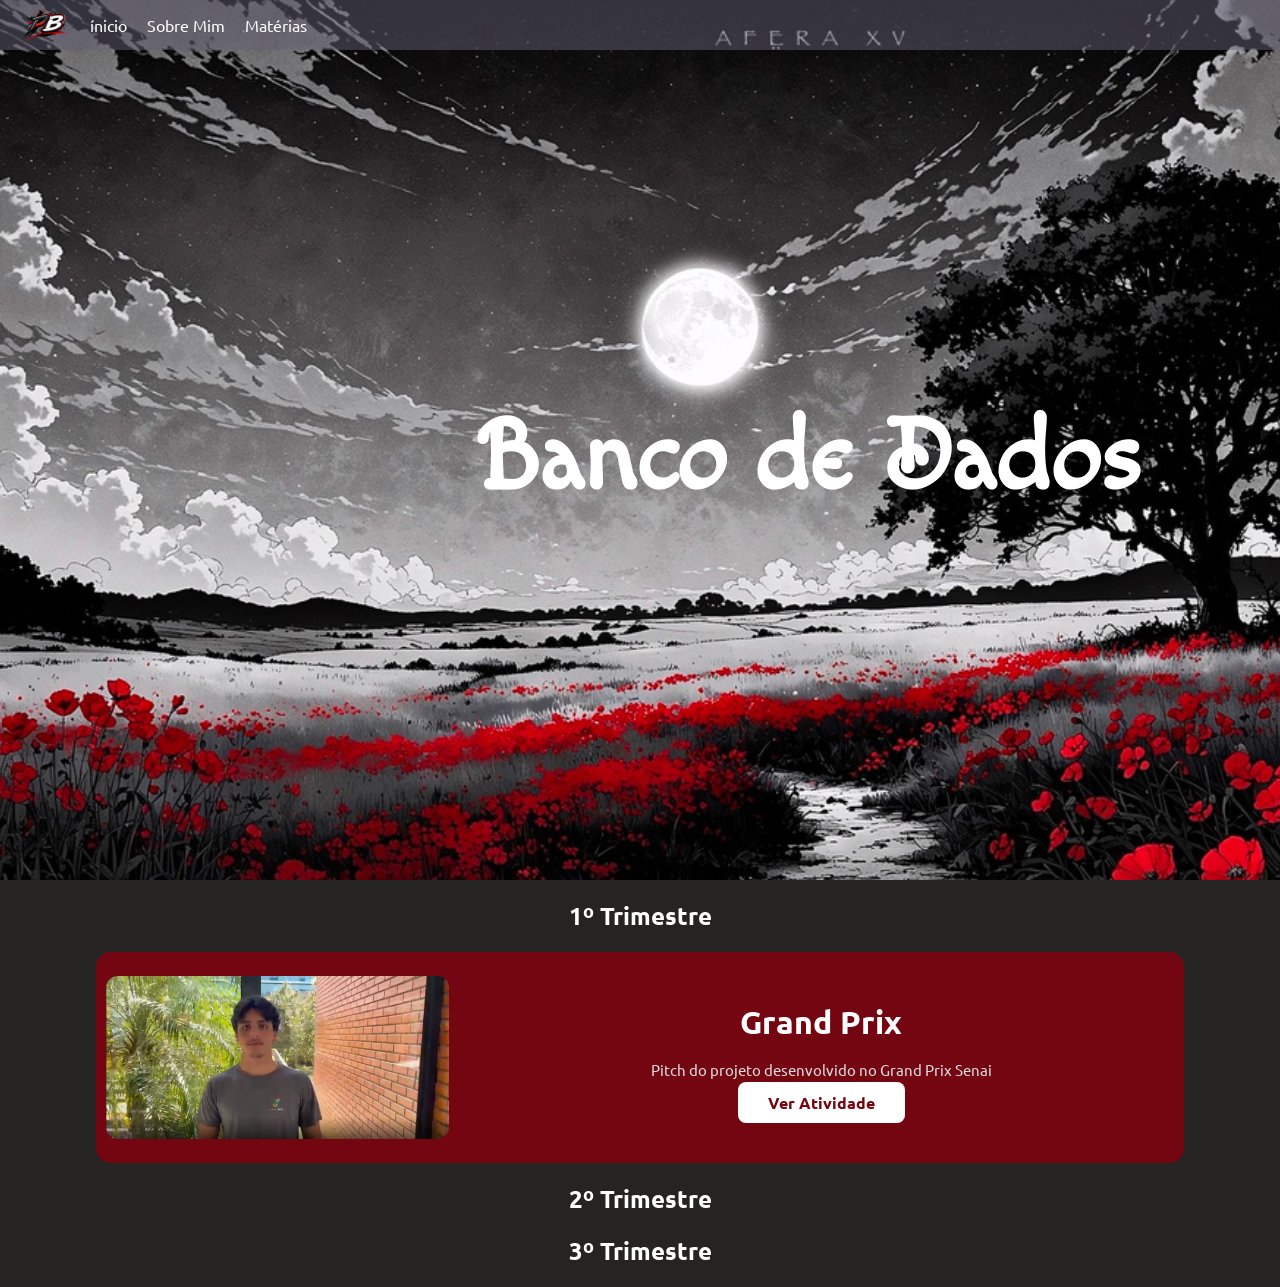
==== ads.html @ 58ef75fc "Add files via upload" ====
<!DOCTYPE html>
<html lang="pt-br">
<head>
    <meta charset="UTF-8">
    <meta name="viewport" content="width=device-width, initial-scale=1.0">
    <title>Portifólio</title>
    <link rel="stylesheet" href="index.css">
    <script src="main.js" defer></script>
    <link rel="preconnect" href="https://fonts.googleapis.com">
<link rel="preconnect" href="https://fonts.gstatic.com" crossorigin>
<link href="https://fonts.googleapis.com/css2?family=Ubuntu:ital,wght@0,300;0,400;0,500;0,700;1,300;1,400;1,500;1,700&display=swap" rel="stylesheet">
<link href="https://fonts.googleapis.com/css2?family=Macondo+Swash+Caps&display=swap" rel="stylesheet">
</head>
<body>
    <header>
        <div class="nav">
        <ul class="paginas">
            <img src="logo.png" alt="logo" id="logo">
            <li><a href="#inicio">ínicio</a></li>
            <li><a href="#sobreMim">Sobre Mim</a></li>
            <li><a href="#materias">Matérias</a></li>
        </ul>
        </div>
    </header>
    <section id="inicio">
    <div class="banner">
        <h1 class="titulo">Banco de Dados</h1>
    </div>
    </section>
    <section class="primeiroTri">
        <h1>1º Trimestre</h1>
        <div class="atividades">
            <div class="atividade">
                <div class="imgAtividade">
                    <img src="prix.png" alt="Atividade 1">
                </div>
                <div class="descricao">
                    <h2>Grand Prix</h2>
                    <p>Pitch do projeto desenvolvido no Grand Prix Senai</p>
                    <a href="https://drive.google.com/file/d/1UF6WXVJKSGz0zK9J20uIugecGH25-xBo/view?usp=sharing" target="_blank" class="btn-link">Ver Atividade</a>
                    </div>
            </div>
        </div>
    </section>
    <section class="segundoTri">
        <h1>2º Trimestre</h1>
    </section>
    <section class="terceiroTri">
        <h1>3º Trimestre</h1>
    </section>
</body>
</html>
---- index.css ----
*{
    font-family: "ubuntu", sans-serif;
}

html{
    scroll-behavior: smooth;
}
section{
    scroll-margin-top: 50px;
}

.paginas{
    display: flex;
    list-style: none;
    gap: 20px;
    color: white;
    margin: 0;
    align-items: center;
    padding-left: 20px;
}

.nav{
    background-color: rgba(101,96,117, 0.5);
    position: fixed;
    left: 0;
    top: 0;
    width: 1920px;
}
body{
    background-color: #262323;
    margin: 0;
    padding: 0;
}
.banner{
    background-image: url(fundo.jpg);
    background-position: center, center;
    background-size: cover, cover;
    height: 880px;
    width: 1620px;
}

a{
    text-decoration: none;
    color: white;
}

.titulo{
    color: white;
    font-size: 100px;
    text-align: center;
    padding-top: 400px;
    margin-top: 0;
    margin-bottom: 10px;
    font-family: 'Macondo Swash Caps', cursive;
}

.subtitulo{
    color: white;
    font-size: 50px;
    text-align: center;
    margin-top: 0;
    font-family: 'Macondo Swash Caps', cursive;
}

.flexSobreMim{
    display: flex;
    flex-direction: row;
}

.imgSobreMim img{
    width: 300px;
    height: 300px;
}

.imgSobreMim{
    display: flex;
    align-items: center;
    justify-content: right;
    width: 30%;
    height: 400px;
    padding-top: 30px;
}

.sobreMim{
    display: flex;
    flex-direction: column;
    align-items: center;
    justify-content: center;
    width: 70%;
    height: 400px;
    color: white;
    font-size: 11px;
    padding: 20px;
}

.sobreMim h1{
    font-size: 50px;
    margin-top: 0;
    margin-bottom: 20px;
    font-family: 'Macondo Swash Caps', cursive;
}

.sobreMim p{
    text-align: justify;
    font-size: 18px;
    line-height: 1.6;
    width: 70%;
}

.btn-atividades{
    background-color: #fe001d;
    color: white;
    border: none;
    padding: 10px 20px;
    font-size: 16px;
    cursor: pointer;
    margin-top: 20px;
    border-radius: 5px;
    width: 400px;
}

.cards{
    display: flex;
    flex-direction: row;
    justify-content: center;
    gap: 20px;
    padding: 20px;
}

.card{
    display: flex;
    flex-direction: column;
    align-items: center;
    background-color: #888486;
    padding: 20px;
    border-radius: 10px;
    width: fit-content;
    height: fit-content;
}

.card img{
    width: 400px;
    height: 400px;
    border-radius: 10px;
}

.nav img{
    width: 50px;
    height: 50px;
}

.primeiroTri, .segundoTri, .terceiroTri{
    align-items: center;
    justify-content: center;
    text-align: center;
    color: white;
}

.atividade p{
    font-weight: 400;
    font-size: 15px;
    line-height: 1.6;
    margin-top: auto;
    margin-bottom: auto;
    color: #ddd;
    width: 100%;
    text-align: center;
}

.imgAtividade img{
    max-width: 100%;
    max-height: 400px;
    height: auto;
    border-radius: 12px;
    display: block;
}

.imgAtividade{
    flex: 0 0 33.33%;
    display: flex;
    align-items: center;
    justify-content: center;
    padding: 10px;
    box-sizing: border-box;
}

.atividade{
    display: flex;
    flex-direction: row;
    align-items: center;
    padding-top: 10px;
    padding-bottom: 10px;
    border-radius: 15px;
    background-color: #740611;
    width: 85%;
    margin: 20px auto;
    gap: 0;
}
.descricao{
    display: flex;
    flex-direction: column;
    align-items: center;
    justify-content: flex-start;
    text-align: justify;
    color: white;
    flex: 1;
    padding: 20px 40px;
    align-self: stretch;
}

.descricao h2{
    font-size: 32px;
    font-weight: 700;
    margin-top: 20px;
    margin-bottom: 15px;
    text-align: center;
    width: 100%;
}

.btn-link{
    display: inline-block;
    background-color: #fff;
    color: #740611;
    text-decoration: none;
    padding: 10px 30px;
    border-radius: 8px;
    font-size: 16px;
    font-weight: 700;
    margin-top: auto;
    margin-bottom: 10px;
    transition: background-color 0.3s, color 0.3s;
}

.btn-link:hover{
    background-color: #ddd;
    color: #520a0f;
}
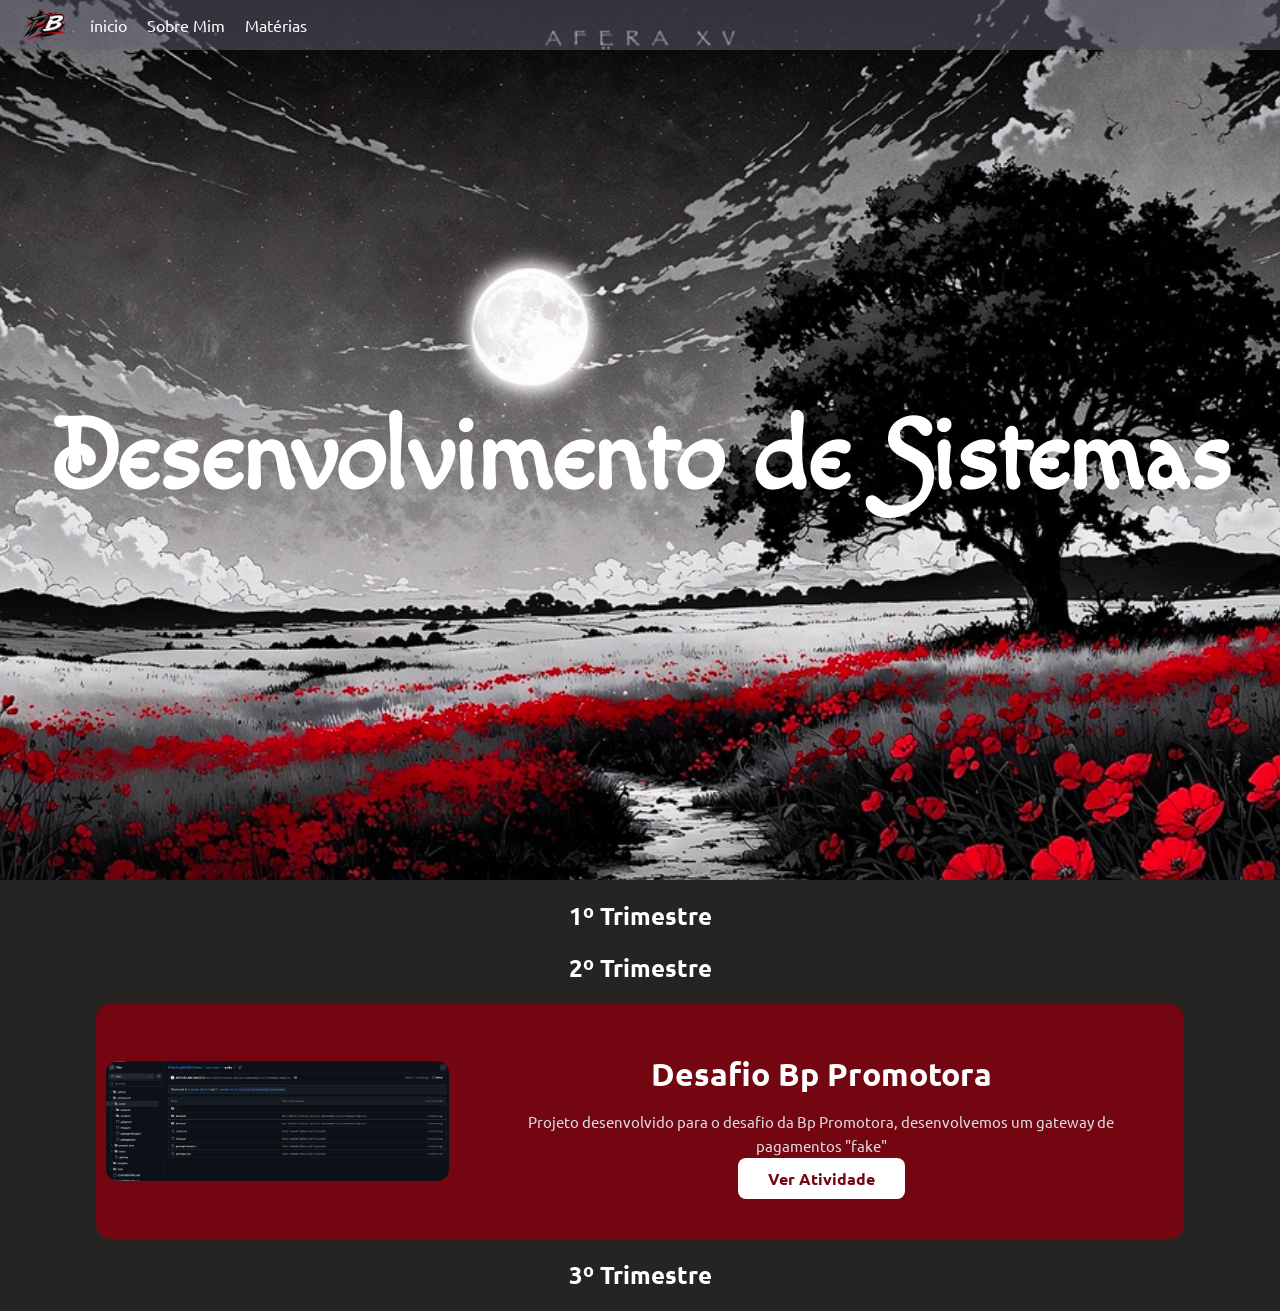
==== commit b4af2e27: "commit 2° trimestre final" ====
--- a/ads.html
+++ b/ads.html
@@ -24,26 +24,26 @@
     </header>
     <section id="inicio">
     <div class="banner">
-        <h1 class="titulo">Banco de Dados</h1>
+        <h1 class="titulo">Desenvolvimento de Sistemas</h1>
     </div>
     </section>
     <section class="primeiroTri">
         <h1>1º Trimestre</h1>
+    </section>
+    <section class="segundoTri">
+        <h1>2º Trimestre</h1>
         <div class="atividades">
             <div class="atividade">
                 <div class="imgAtividade">
-                    <img src="prix.png" alt="Atividade 1">
+                    <img src="bp.png" alt="Atividade 1">
                 </div>
                 <div class="descricao">
-                    <h2>Grand Prix</h2>
-                    <p>Pitch do projeto desenvolvido no Grand Prix Senai</p>
-                    <a href="https://drive.google.com/file/d/1UF6WXVJKSGz0zK9J20uIugecGH25-xBo/view?usp=sharing" target="_blank" class="btn-link">Ver Atividade</a>
+                    <h2>Desafio Bp Promotora</h2>
+                    <p>Projeto desenvolvido para o desafio da Bp Promotora, desenvolvemos um gateway de pagamentos "fake"</p>
+                    <a href="https://github.com/ArthurMacucci/RinhaSenai2026FullStack/tree/main/participants/pasky" target="_blank" class="btn-link">Ver Atividade</a>
                     </div>
             </div>
         </div>
-    </section>
-    <section class="segundoTri">
-        <h1>2º Trimestre</h1>
     </section>
     <section class="terceiroTri">
         <h1>3º Trimestre</h1>
--- a/index.css
+++ b/index.css
@@ -36,7 +36,7 @@
     background-position: center, center;
     background-size: cover, cover;
     height: 880px;
-    width: 1620px;
+    width: 100%;
 }
 
 a{
